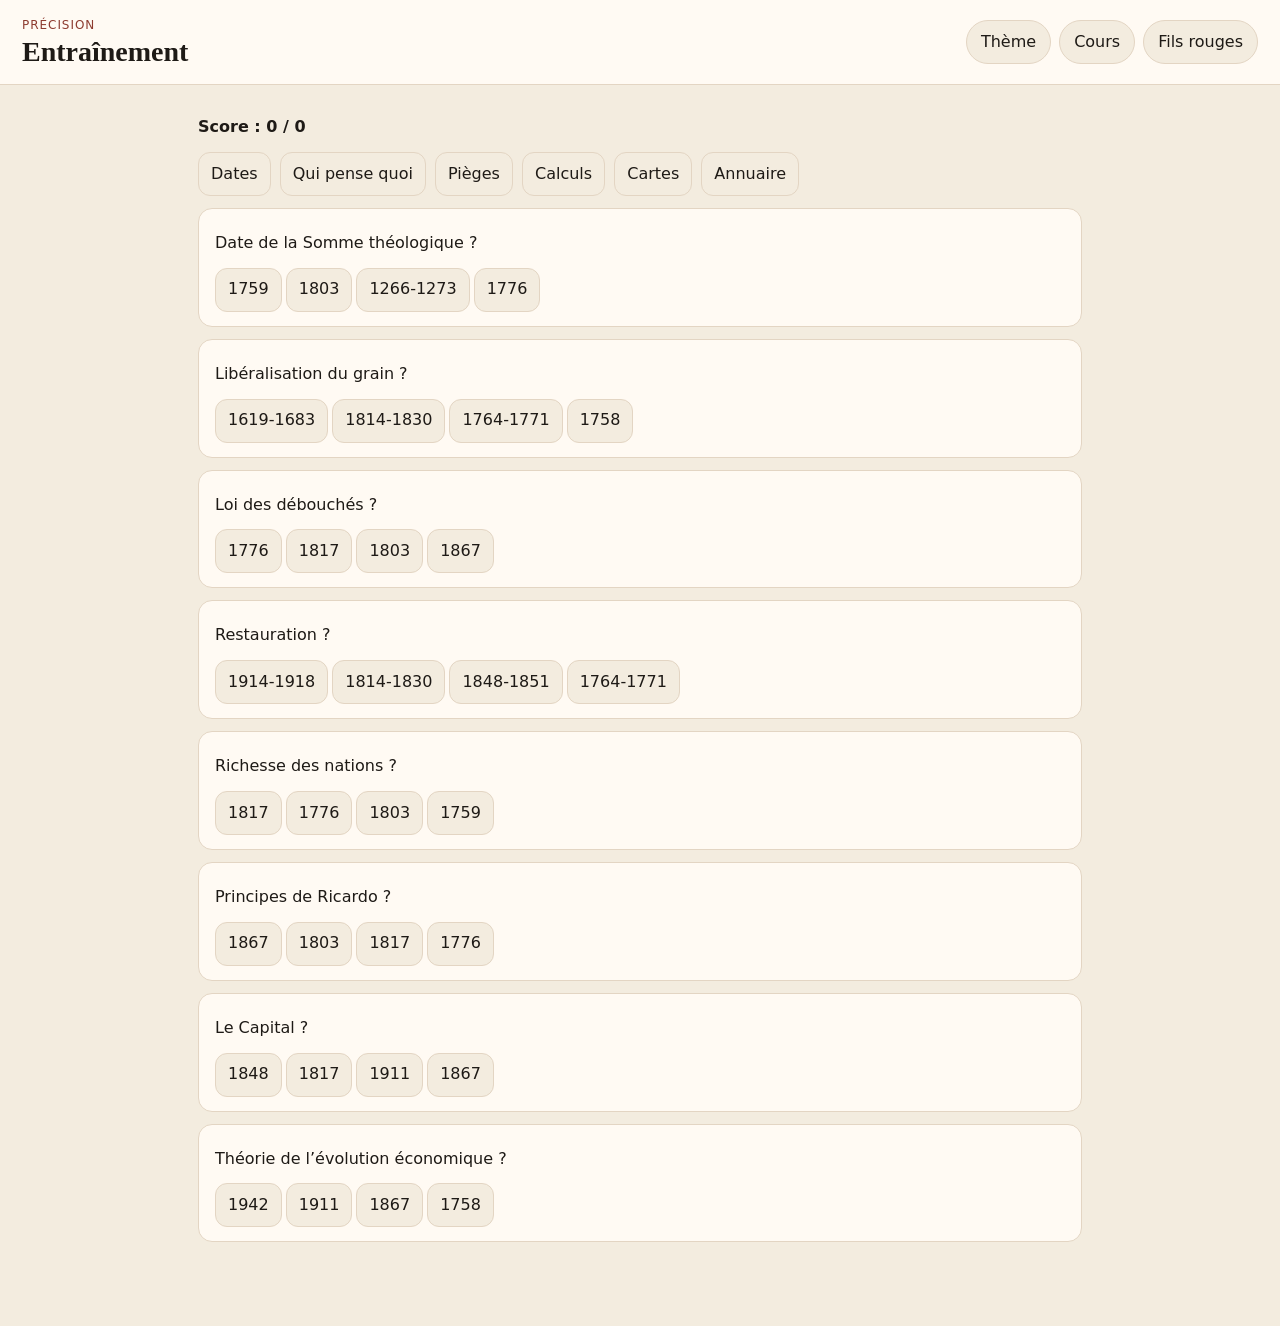
==== pensee-train.html @ d7b58327 "Ajouter le module de pensée économique, séparé des faits. Co-authored-by: Cursor <cursoragent@cursor" ====
<!DOCTYPE html>
<html lang="fr">
<head>
<meta charset="utf-8">
<meta name="viewport" content="width=device-width, initial-scale=1, viewport-fit=cover">
<title>Entraînement — Histoire de la pensée économique</title>
<link rel="stylesheet" href="hpe.css">
<script>
try {
  var th = localStorage.getItem('hfe-theme');
  if (th) document.documentElement.setAttribute('data-theme', th);
  else if (window.matchMedia && matchMedia('(prefers-color-scheme: dark)').matches) document.documentElement.setAttribute('data-theme', 'dark');
} catch (e) {}
</script>
<style>
.q button, .tabs button { font: inherit; font-size: 16px; min-height: 44px; margin: 4px 4px 0 0; border-radius: 12px; border: 1px solid var(--line); background: var(--bg); color: var(--ink); cursor: pointer; padding: 8px 12px; }
.q button.good { background: var(--ok-bg); }
.q button.bad { background: var(--warn-bg); }
input[type="search"], select { font: inherit; font-size: 16px; min-height: 44px; border: 1px solid var(--line); background: var(--paper); color: var(--ink); border-radius: 12px; padding: 8px 12px; }
.score { font-weight: 700; }
</style>
</head>
<body>
<header>
  <div>
    <p class="kicker">Précision</p>
    <h1>Entraînement</h1>
  </div>
  <div class="head-actions">
    <button type="button" class="back" id="theme">Thème</button>
    <a class="back" href="pensee.html">Cours</a>
    <a class="back" href="pensee-fils.html">Fils rouges</a>
  </div>
</header>
<main>
<p class="score" id="score">Score : 0 / 0</p>
<div class="tabs" id="tabs">
  <button type="button" data-tab="dates" aria-pressed="true">Dates</button>
  <button type="button" data-tab="qui">Qui pense quoi</button>
  <button type="button" data-tab="pieges">Pièges</button>
  <button type="button" data-tab="calc">Calculs</button>
  <button type="button" data-tab="cartes">Cartes</button>
  <button type="button" data-tab="index">Annuaire</button>
</div>
<div id="panel"></div>
</main>
<script>
document.getElementById('theme').addEventListener('click', function () {
  var next = document.documentElement.getAttribute('data-theme') === 'dark' ? 'light' : 'dark';
  document.documentElement.setAttribute('data-theme', next);
  try { localStorage.setItem('hfe-theme', next); } catch (e) {}
});
var KEY = 'hpe-train-v1';
var state = { ok: 0, n: 0, wrong: [] };
try { state = JSON.parse(localStorage.getItem(KEY)) || state; } catch (e) {}
function save() { try { localStorage.setItem(KEY, JSON.stringify(state)); } catch (e) {} }
function showScore() {
  document.getElementById('score').textContent = 'Score : ' + state.ok + ' / ' + state.n + (state.wrong.length ? ' · à revoir : ' + state.wrong.slice(-3).join(', ') : '');
}
var dates = [
  ['Date de la Somme théologique ?', '1266-1273', ['1759', '1776', '1803']],
  ['Libéralisation du grain ?', '1764-1771', ['1619-1683', '1814-1830', '1758']],
  ['Loi des débouchés ?', '1803', ['1776', '1817', '1867']],
  ['Restauration ?', '1814-1830', ['1764-1771', '1848-1851', '1914-1918']],
  ['Richesse des nations ?', '1776', ['1759', '1817', '1803']],
  ['Principes de Ricardo ?', '1817', ['1776', '1803', '1867']],
  ['Le Capital ?', '1867', ['1848', '1817', '1911']],
  ['Théorie de l’évolution économique ?', '1911', ['1942', '1867', '1758']]
];
var qui = [
  ['Bonne et mauvaise chrématistique', 'Aristote', ['Platon', 'Quesnay', 'Say']],
  ['Projectors et plafond de 5 à 6 %', 'Smith', ['Ricardo', 'Marx', 'Colbert']],
  ['État-gendarme', 'Say', ['Colbert', 'Quesnay', 'Marx']],
  ['Le banquier éphore', 'Schumpeter', ['Smith', 'Say', 'Ricardo']],
  ['Travail abstrait', 'Marx', ['Smith', 'Menger', 'Say']],
  ['Première loi de Gossen', 'Gossen, chez les marginalistes', ['Ricardo', 'Quesnay', 'Colbert']],
  ['Jeu à somme nulle', 'Mercantilistes', ['Physiocrates', 'Smith', 'Say']],
  ['Justice commutative', 'Thomas d’Aquin', ['Aristote', 'Navarro', 'Menger']]
];
var pieges = [
  ['Smith est-il contre toute intervention ?', 'Non. Plafond du crédit à 5-6 % et éducation publique dans le livre V.', ['Oui, la main invisible n’a pas d’exception', 'Oui, il refuse l’école', 'Non, il veut des corporations']],
  ['Pourquoi Thomas interdit-il l’intérêt ?', 'La monnaie se consomme en servant. Payer l’usage en plus, c’est payer deux fois.', ['Parce que la maison ne se loue pas', 'Parce que le profit agricole est stérile', 'Parce que le commerce est un jeu à somme nulle']],
  ['Pourquoi le profit baisse-t-il chez Marx, pas comme chez Ricardo ?', 'Marx : comportement des capitalistes, c/v monte. Ricardo : limites naturelles, le blé et les terres.', ['Marx : la nature. Ricardo : les capitalistes.', 'Les deux : la monnaie trop abondante.', 'Les deux : la loi des débouchés.']],
  ['Say a-t-il déjà l’utilité marginale ?', 'Non. Il introduit utilité et services. La marge est Menger, Jevons, Gossen.', ['Oui, les huit verres sont de Say', 'Oui, c’est la loi des débouchés', 'Non, il reste mercantiliste']]
];
var calcs = [
  ['Travail incorporé et commandé des chaises', '10 jours à 10 font 100 de salaires. Profit 25, rente 25, prix 150. Incorporé : 10 journées. Commandé : 15 journées.'],
  ['Huitième verre de Menger', 'Satisfaction 98, utilité marginale −7. Au septième verre, satisfaction 105 et marge 0 : satiété.'],
  ['c/v et le taux de profit', 'x = c/v, pas c/d. c constant, v variable. Taux de profit = Pv/(c+v). S’il monte en capital constant, le taux tend à baisser.'],
  ['M − A − M\' et A − M − A\'', 'La première échange une marchandise contre une autre, sans profit. La seconde avance de l’argent et le récupère augmenté. Pv = A\' − A.']
];
var cards = [
  ['Azpilcueta', '1492-1586, dit Navarro. Profit modeste. Changeurs condamnés. Les notes disaient 1596.'],
  ['Soto', '1494-1560, École de Salamanque.'],
  ['Colbert', '1619-1683. Manufactures, Compagnie des Indes, protectionnisme.'],
  ['Quesnay', '1694-1774. Tableau 1758. Trois classes. Grain 1764-1771.'],
  ['Smith', '1723-1790. 1759 et 1776. Gravitation. Projectors. Livre V.'],
  ['Ricardo', '1772-1823. Principes 1817. Rente, blé, état stationnaire naturel.'],
  ['Say', '1767-1832. Traité 1803. État-gendarme. Loi des débouchés.'],
  ['Menger', '1840-1921. Verres d’eau. Utilité marginale.'],
  ['Marx', '1818-1883. Capital 1867. Travail abstrait. c/v. Pv/(c+v).'],
  ['Schumpeter', '1883-1950. 1911 et 1942. Innovation. Éphore.']
];
var index = [
  ['Azpilcueta', '1492-1586, dit Navarro. Profit modeste. Changeurs condamnés. Les notes disaient 1596.', 'morale'],
  ['Soto', '1494-1560, École de Salamanque.', 'morale'],
  ['Platon', 'Condamne la propriété privée. Vision holiste.', 'morale'],
  ['Aristote', 'Propriété privée. Bonne et mauvaise chrématistique. Usure.', 'morale'],
  ['Thomas d’Aquin', 'Somme 1266-1273. Juste prix. Maison contre jus de fruit.', 'morale'],
  ['Bodin', 'Vers 1530-1596. Mercantilisme. Inflation par l’or.', 'morale'],
  ['Colbert', '1619-1683. Manufactures, Compagnie des Indes, protectionnisme.', 'morale'],
  ['Montchrestien', 'Vers 1575-1621.', 'morale'],
  ['Petty', '1623-1687.', 'morale'],
  ['Child', 'Josiah Child, 1630-1699.', 'morale'],
  ['Quesnay', '1694-1774. Tableau 1758. Trois classes. Grain 1764-1771.', 'classique'],
  ['Smith', '1723-1790. 1759 et 1776. Gravitation. Projectors. Livre V.', 'classique'],
  ['Ricardo', '1772-1823. Principes 1817. Rente, blé, état stationnaire naturel.', 'classique'],
  ['Say', '1767-1832. Traité 1803. État-gendarme. Loi des débouchés.', 'classique'],
  ['Bentham', '1748-1832. Utilitarisme. Intensité, durée, probabilité, proximité.', 'marginaliste'],
  ['Jevons', '1835-1882. Calcul des plaisirs et des peines.', 'marginaliste'],
  ['Menger', '1840-1921. Verres d’eau. Utilité marginale.', 'marginaliste'],
  ['Gossen', '1810-1858. Deux lois.', 'marginaliste'],
  ['Walras', '1834-1910. Équilibre général marginaliste.', 'marginaliste'],
  ['Marx', '1818-1883. Capital 1867. Travail abstrait. c/v. Pv/(c+v).', 'hétérodoxe'],
  ['Schumpeter', '1883-1950. 1911 et 1942. Innovation. Éphore.', 'hétérodoxe'],
  ['Nobel 2019', 'Duflo, Banerjee, Kremer. Pauvreté.', '']
];
function ask(item, kind) {
  var good = item[1];
  var opts = item[2].concat([good]).sort(function () { return Math.random() - 0.5; });
  var html = '<article class="q card"><p>' + item[0] + '</p>' + opts.map(function (o) {
    return '<button type="button" data-ok="' + (o === good ? '1' : '0') + '">' + o + '</button>';
  }).join('') + '<p class="why" hidden></p></article>';
  var wrap = document.createElement('div');
  wrap.innerHTML = html;
  var art = wrap.firstChild;
  art.addEventListener('click', function (e) {
    var b = e.target.closest('button');
    if (!b || art.dataset.done) return;
    art.dataset.done = '1';
    state.n += 1;
    var yes = b.getAttribute('data-ok') === '1';
    b.classList.add(yes ? 'good' : 'bad');
    if (!yes) state.wrong.push(item[0]);
    else state.ok += 1;
    art.querySelector('.why').hidden = false;
    art.querySelector('.why').textContent = yes ? 'Juste. ' + good : 'Non. La réponse du cours : ' + good;
    save();
    showScore();
  });
  return art;
}
function render(tab) {
  var panel = document.getElementById('panel');
  panel.innerHTML = '';
  if (tab === 'dates') dates.forEach(function (q) { panel.appendChild(ask(q)); });
  if (tab === 'qui') qui.forEach(function (q) { panel.appendChild(ask(q)); });
  if (tab === 'pieges') pieges.forEach(function (q) { panel.appendChild(ask(q)); });
  if (tab === 'calc') {
    calcs.forEach(function (c) {
      var d = document.createElement('details');
      d.className = 'card';
      d.innerHTML = '<summary>' + c[0] + '</summary><p>' + c[1] + '</p>';
      panel.appendChild(d);
    });
  }
  if (tab === 'cartes') {
    cards.forEach(function (c) {
      var b = document.createElement('button');
      b.type = 'button';
      b.textContent = c[0];
      b.addEventListener('click', function () {
        b.textContent = b.textContent === c[0] ? c[1] : c[0];
      });
      panel.appendChild(b);
    });
  }
  if (tab === 'index') {
    var tools = document.createElement('div');
    tools.className = 'row';
    tools.innerHTML = '<input type="search" id="q" placeholder="Nom, date ou concept"><select id="courant"><option value="">Tous</option><option>morale</option><option>classique</option><option>marginaliste</option><option>hétérodoxe</option></select>';
    panel.appendChild(tools);
    var list = document.createElement('div');
    panel.appendChild(list);
    function paint() {
      var s = document.getElementById('q').value.toLowerCase();
      var courant = document.getElementById('courant').value;
      list.innerHTML = index.filter(function (a) {
        var blob = (a[0] + ' ' + a[1] + ' ' + a[2]).toLowerCase();
        return blob.indexOf(s) >= 0 && (!courant || a[2] === courant);
      }).map(function (a) {
        return '<article class="fiche"><strong>' + a[0] + '</strong><p>' + a[1] + '</p></article>';
      }).join('');
    }
    tools.addEventListener('input', paint);
    tools.addEventListener('change', paint);
    paint();
  }
}
document.getElementById('tabs').addEventListener('click', function (e) {
  var b = e.target.closest('[data-tab]');
  if (!b) return;
  this.querySelectorAll('button').forEach(function (x) { x.setAttribute('aria-pressed', 'false'); });
  b.setAttribute('aria-pressed', 'true');
  render(b.getAttribute('data-tab'));
});
showScore();
render('dates');
</script>
</body>
</html>
---- hpe.css ----
:root {
  --bg: #f3ecdf; --paper: #fffaf3; --ink: #1e1a16; --muted: #5c5348;
  --line: #e3d5c3; --accent: #8d3b2f; --accent-ink: #fffaf3;
  --ok-bg: #e5f4eb; --warn-bg: #f8efd8; --lien: #8a5a12; --fin: #1d6b42;
  --sans: "Segoe UI", system-ui, sans-serif;
  --serif: Palatino, "Palatino Linotype", Georgia, serif;
}
[data-theme="dark"] {
  color-scheme: dark;
  --bg: #141210; --paper: #211c17; --ink: #f4ecdf; --muted: #cbbba6;
  --line: #3c342c; --accent: #e39a86; --accent-ink: #211410;
  --ok-bg: #1a3326; --warn-bg: #3a2e18; --lien: #e6c98a; --fin: #9ed7b4;
}
* { box-sizing: border-box; }
html { -webkit-text-size-adjust: 100%; }
body {
  margin: 0; background: var(--bg); color: var(--ink); font-family: var(--sans); font-size: 16px;
  line-height: 1.55; overflow-wrap: break-word;
  padding-left: env(safe-area-inset-left); padding-right: env(safe-area-inset-right);
}
:focus-visible { outline: 3px solid var(--accent); outline-offset: 2px; }
header {
  background: var(--paper); border-bottom: 1px solid var(--line);
  padding: calc(16px + env(safe-area-inset-top)) 22px 16px;
  display: flex; justify-content: space-between; gap: 16px; align-items: center; flex-wrap: wrap;
}
.head-actions, .modes, .jump { display: flex; gap: 8px; align-items: center; }
.head-actions { flex-wrap: wrap; max-width: 100%; }
.sticky-nav, .jump, .modes, header { max-width: 100%; }
svg { max-width: 100%; height: auto; overflow: hidden; }
.modes, .jump { padding: 8px 22px; overflow-x: auto; -webkit-overflow-scrolling: touch; flex-wrap: nowrap; }
.sticky-nav { position: sticky; top: env(safe-area-inset-top); z-index: 3; background: var(--paper); border-bottom: 1px solid var(--line); }
.kicker { margin: 0; letter-spacing: .08em; text-transform: uppercase; color: var(--accent); font-size: 12px; }
h1, h2, h3 { font-family: var(--serif); font-weight: 600; line-height: 1.2; }
h1 { margin: 0; font-size: 28px; }
h2 { font-size: 28px; margin: 28px 0 10px; scroll-margin-top: calc(118px + env(safe-area-inset-top)); }
h3 { font-size: 20px; margin: 18px 0 8px; }
a { color: var(--accent); }
.back, .modes button, .jump a, button.ctrl {
  font: inherit; font-size: 16px; text-decoration: none; border: 1px solid var(--line); background: var(--bg);
  color: var(--ink); border-radius: 999px; padding: 8px 14px; min-height: 44px; cursor: pointer;
  white-space: nowrap; flex: 0 0 auto; display: inline-flex; align-items: center;
}
.back:hover, .modes button:hover, .jump a:hover, button.ctrl:hover,
.modes button[aria-pressed="true"], button.ctrl[aria-pressed="true"] {
  background: var(--accent); color: var(--accent-ink); border-color: var(--accent);
}
main { max-width: 920px; margin: 0 auto; padding: 22px 18px calc(72px + env(safe-area-inset-bottom)); }
.card, .fiche, .piege, .calc, .ok {
  background: var(--paper); border: 1px solid var(--line); border-radius: 14px; padding: 14px 16px; margin: 12px 0;
}
.piege { background: var(--warn-bg); }
.ok { background: var(--ok-bg); }
.badges { display: flex; gap: 8px; flex-wrap: wrap; margin: 8px 0; }
.badge { background: var(--accent); color: var(--accent-ink); border-radius: 999px; padding: 4px 10px; font-size: 14px; }
.fiche strong { display: block; }
p { margin: 8px 0; }
.clef { border-bottom: 1px dashed var(--accent); cursor: pointer; }
body.masque .clef { filter: blur(6px); user-select: none; }
body.masque .clef.revele { filter: none; user-select: auto; }
.widget { background: var(--paper); border: 1px solid var(--line); border-radius: 14px; padding: 12px; margin: 12px 0; }
.widget svg { width: 100%; height: auto; display: block; }
.row { display: flex; gap: 8px; flex-wrap: wrap; align-items: center; }
input[type="range"] { width: min(100%, 420px); accent-color: var(--accent); }
.bars { display: grid; gap: 8px; }
.bar { display: grid; grid-template-columns: 7rem 1fr 3rem; gap: 8px; align-items: center; }
.bar i { display: block; height: 14px; background: var(--accent); border-radius: 7px; }
.flow { display: grid; grid-template-columns: repeat(3, 1fr); gap: 8px; }
.flow button { min-height: 72px; font: inherit; font-size: 15px; background: var(--bg); color: var(--ink); border: 1px solid var(--line); border-radius: 12px; cursor: pointer; }
.flow button.on { background: var(--accent); color: var(--accent-ink); border-color: var(--accent); }
.cycle { display: grid; gap: 8px; }
.cycle button { text-align: left; font: inherit; font-size: 15px; min-height: 44px; background: var(--bg); color: var(--ink); border: 1px solid var(--line); border-radius: 12px; padding: 8px 12px; cursor: pointer; }
.cycle button.on { background: var(--accent); color: var(--accent-ink); }
table { width: 100%; border-collapse: collapse; background: var(--paper); }
th, td { text-align: left; vertical-align: top; border-bottom: 1px solid var(--line); padding: 8px; }
.table-scroll { overflow-x: auto; -webkit-overflow-scrolling: touch; }
.table-scroll table { min-width: 640px; }
@media (max-width: 700px) {
  h1 { font-size: 24px; }
  h2 { font-size: 24px; }
  .flow { grid-template-columns: 1fr; }
  .bar { grid-template-columns: 1fr; }
}
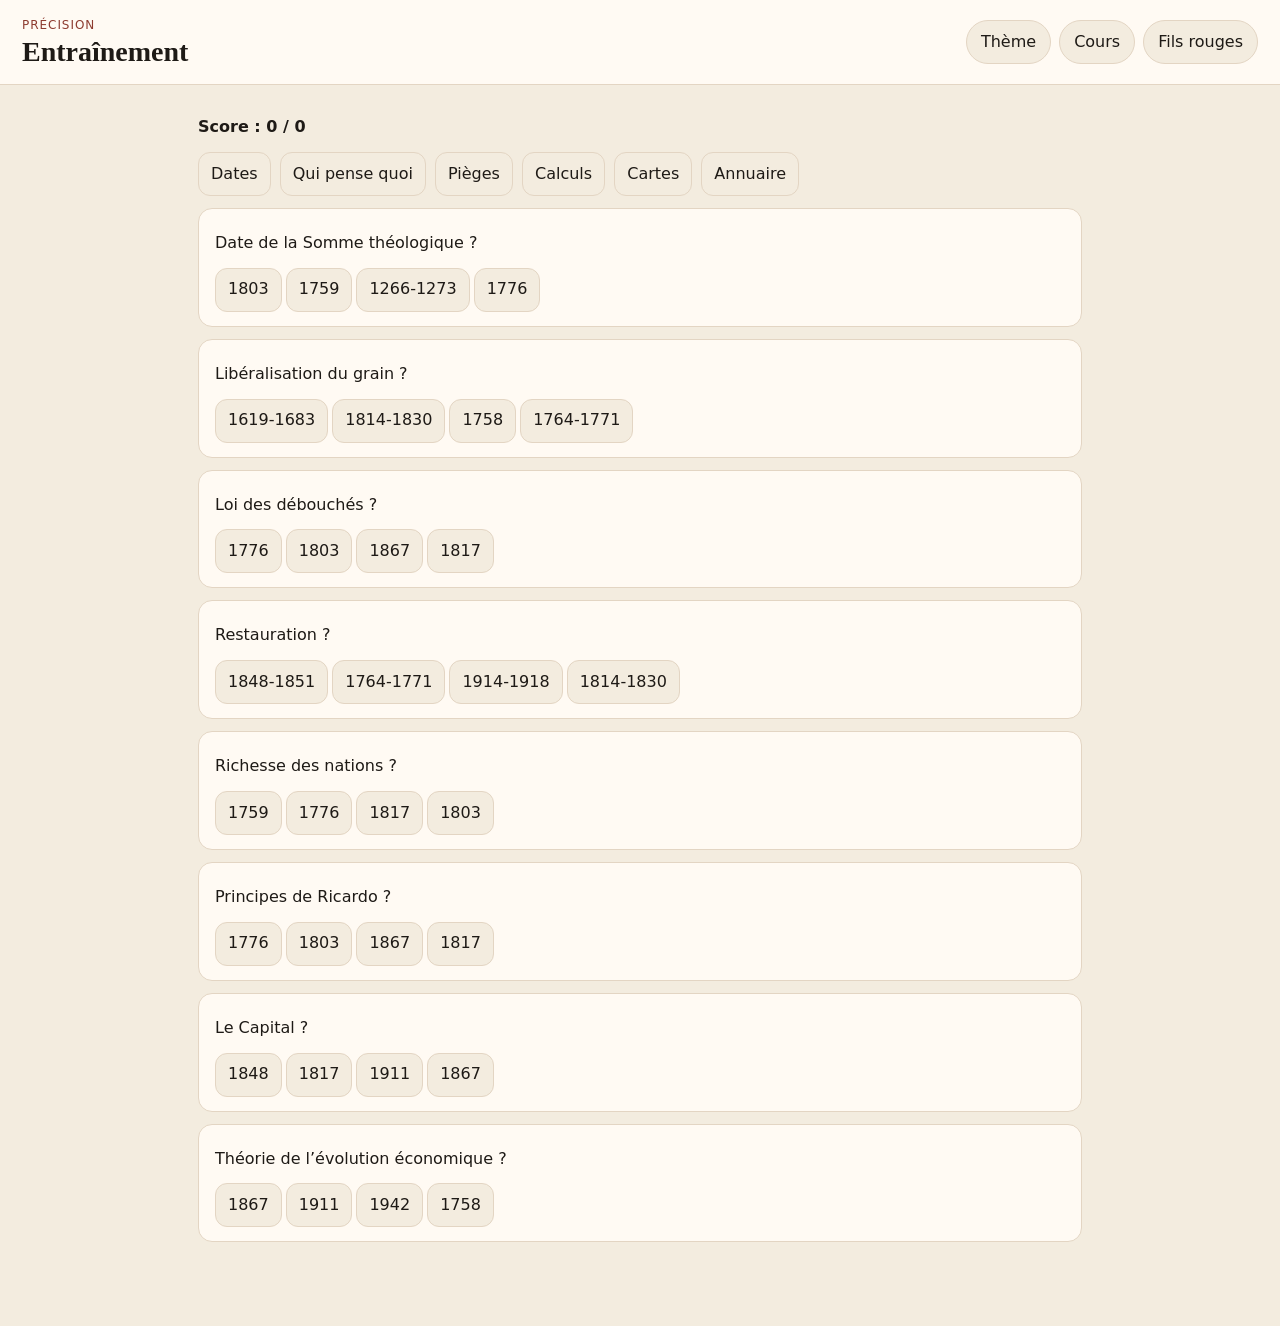
==== commit fa7836b6: "Aligner le cours de pensée économique sur les diaporamas. Co-authored-by: Cursor <cursoragent@cursor" ====
--- a/pensee-train.html
+++ b/pensee-train.html
@@ -85,7 +85,7 @@
 ];
 var calcs = [
   ['Travail incorporé et commandé des chaises', '10 jours à 10 font 100 de salaires. Profit 25, rente 25, prix 150. Incorporé : 10 journées. Commandé : 15 journées.'],
-  ['Huitième verre de Menger', 'Satisfaction 98, utilité marginale −7. Au septième verre, satisfaction 105 et marge 0 : satiété.'],
+  ['Huitième verre de Menger', 'Le diaporama donne aussi 4 verres = 90 (marge 15) et 5 verres = 100 (marge 10). Au septième, 105 et marge 0. Au huitième, 98 et marge −7.'],
   ['c/v et le taux de profit', 'x = c/v, pas c/d. c constant, v variable. Taux de profit = Pv/(c+v). S’il monte en capital constant, le taux tend à baisser.'],
   ['M − A − M\' et A − M − A\'', 'La première échange une marchandise contre une autre, sans profit. La seconde avance de l’argent et le récupère augmenté. Pv = A\' − A.']
 ];
